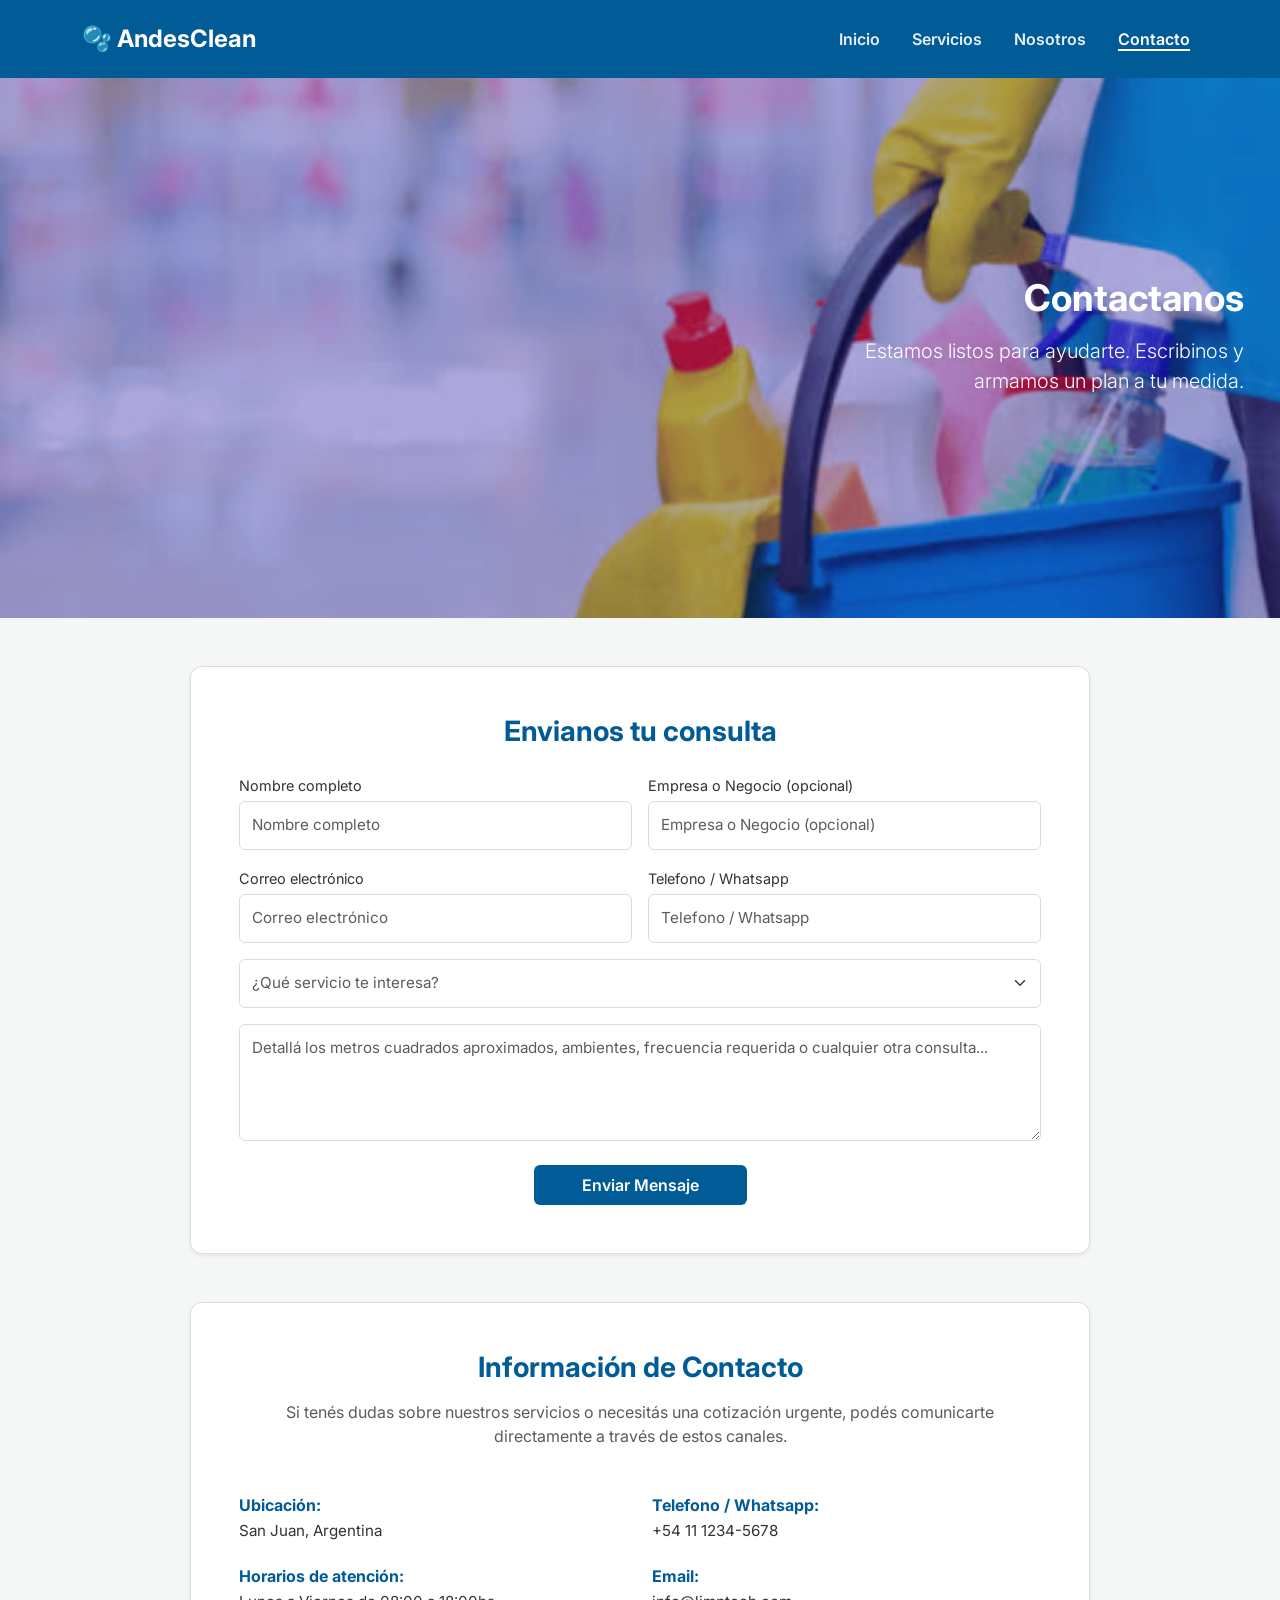
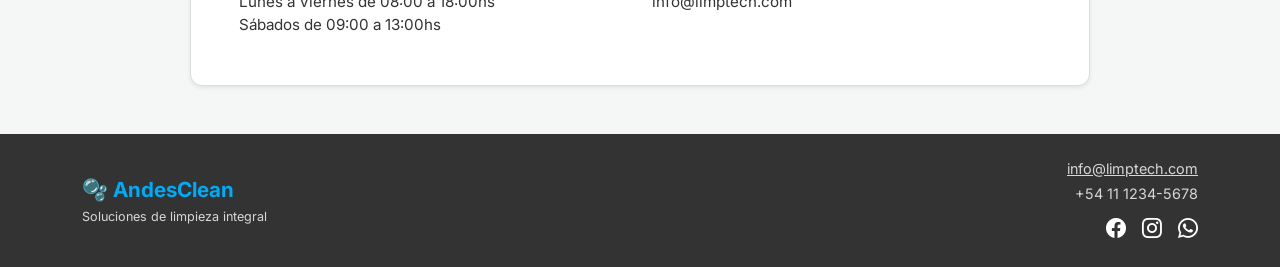
==== contacto.html @ 598f926a "Add files via upload" ====
<!DOCTYPE html>
<html lang="es">
<head>
    <meta charset="UTF-8">
    <meta name="viewport" content="width=device-width, initial-scale=1.0">
    <title>AndesClean - Servicios</title>
    <link rel="preconnect" href="https://fonts.googleapis.com">
    <link rel="preconnect" href="https://fonts.gstatic.com" crossorigin>
    <link href="https://fonts.googleapis.com/css2?family=Inter:wght@400;600;700&display=swap" rel="stylesheet">
    <link href="https://cdn.jsdelivr.net/npm/bootstrap@5.3.2/dist/css/bootstrap.min.css" rel="stylesheet">
    <link rel="stylesheet" href="https://cdn.jsdelivr.net/npm/bootstrap-icons@1.11.1/font/bootstrap-icons.css">
    <link rel="stylesheet" href="./css/contacto.css">
</head>
<body>
    <nav class="navbar navbar-expand-lg navbar-custom navbar-dark py-3">
        <div class="container">
            <a class="navbar-brand d-flex align-items-center" href="./index.html">
                🫧 AndesClean
            </a>
            <button class="navbar-toggler" type="button" data-bs-toggle="collapse" data-bs-target="#navbarNav">
                <span class="navbar-toggler-icon"></span>
            </button>
            <div class="collapse navbar-collapse justify-content-end" id="navbarNav">
                <ul class="navbar-nav gap-3">
                    <li class="nav-item"><a class="nav-link" href="./index.html">Inicio</a></li>
                    <li class="nav-item"><a class="nav-link " href="./servicios.html">Servicios</a></li>
                    <li class="nav-item"><a class="nav-link" href="./nosotros.html">Nosotros</a></li>
                    <li class="nav-item"><a class="nav-link active" href="./contacto.html">Contacto</a></li>
                </ul>
            </div>
        </div>
    </nav>

    <header class="position-relative bg-dark contacto-header">
        <img src="./img/contacto-inicio.png" class="w-100 h-100" style="object-fit: cover" alt="Equipo de limpieza profesional">
        <div class="position-absolute top-50 start-50 translate-middle text-center text-white w-100 px-3" style="z-index: 10;">
            <h1 class="header-custom titulo-contacto display-5 fw-bold mb-3">Contactanos</h1>
            <p class="header-custom subtitulo-contacto lead mb-4">Estamos listos para ayudarte. Escribinos y <br>armamos un plan a tu medida.</p>
        </div>
    </header>

    <main class="container py-5">
        <div class="card contacto-card shadow-sm mb-5 p-4 p-md-5">
            <h2 class="contacto-titulo text-center mb-4">Envianos tu consulta</h2>
            
            <form>
                <div class="row g-3 mb-3">
                    <div class="col-md-6">
                        <label for="nombre" class="form-label">Nombre completo</label>
                        <input type="text" class="form-control" id="nombre" placeholder="Nombre completo" required>
                    </div>
                    <div class="col-md-6">
                        <label for="empresa" class="form-label">Empresa o Negocio (opcional)</label>
                        <input type="text" class="form-control" id="empresa" placeholder="Empresa o Negocio (opcional)">
                    </div>
                </div>
                
                <div class="row g-3 mb-3">
                    <div class="col-md-6">
                        <label for="email" class="form-label">Correo electrónico</label>
                        <input type="email" class="form-control" id="email" placeholder="Correo electrónico" required>
                    </div>
                    <div class="col-md-6">
                        <label for="telefono" class="form-label">Telefono / Whatsapp</label>
                        <input type="tel" class="form-control" id="telefono" placeholder="Telefono / Whatsapp" required>
                    </div>
                </div>

                <div class="mb-3">
                    <select class="form-select text-muted" aria-label="Seleccionar servicio" required>
                        <option selected disabled value="">¿Qué servicio te interesa?</option>
                        <option value="1">Limpieza de Casas y Residencias</option>
                        <option value="2">Mantenimiento Comercial y Oficinas</option>
                        <option value="3">Limpieza Post-Evento</option>
                        <option value="4">Otro</option>
                    </select>
                </div>

                <div class="mb-4">
                    <textarea class="form-control" rows="4" placeholder="Detallá los metros cuadrados aproximados, ambientes, frecuencia requerida o cualquier otra consulta..." required></textarea>
                </div>

                <div class="text-center">
                    <button type="submit" class="btn btn-azul px-5 py-2">Enviar Mensaje</button>
                </div>
            </form>
        </div>

        <div class="card contacto-card shadow-sm p-4 p-md-5">
            <h2 class="contacto-titulo text-center mb-3">Información de Contacto</h2>
            <p class="text-center mb-5 text-muted px-md-4">Si tenés dudas sobre nuestros servicios o necesitás una cotización urgente, podés comunicarte directamente a través de estos canales.</p>
            
            <div class="row g-4">
                <div class="col-md-6">
                    <div class="mb-4">
                        <h5 class="info-titulo">Ubicación:</h5>
                        <p class="info-texto mb-0">San Juan, Argentina</p>
                    </div>
                    <div>
                        <h5 class="info-titulo">Horarios de atención:</h5>
                        <p class="info-texto mb-0">Lunes a Viernes de 08:00 a 18:00hs<br>Sábados de 09:00 a 13:00hs</p>
                    </div>
                </div>
                <div class="col-md-6">
                    <div class="mb-4">
                        <h5 class="info-titulo">Telefono / Whatsapp:</h5>
                        <p class="info-texto mb-0">+54 11 1234-5678</p>
                    </div>
                    <div>
                        <h5 class="info-titulo">Email:</h5>
                        <p class="info-texto mb-0">info@limptech.com</p>
                    </div>
                </div>
            </div>
        </div>

    </main>

    <footer class="text-white py-4 mt-auto">
        <div class="container">
            <div class="row align-items-center">
                <div class="col-md-6 text-center text-md-start mb-3 mb-md-0">
                    <div class="footer-logo d-flex align-items-center justify-content-center justify-content-md-start">
                        🫧 AndesClean
                    </div>
                    <small class="texto-footer">Soluciones de limpieza integral</small>
                </div>
                <div class="col-md-6 text-center text-md-end">
                    <p class="texto-footer mb-1 text-decoration-underline">info@limptech.com</p>
                    <p class="texto-footer mb-2">+54 11 1234-5678</p>
                    <div class="d-flex gap-3 justify-content-center justify-content-md-end">
                        <a href="#" class="text-white fs-5"><i class="bi bi-facebook"></i></a>
                        <a href="#" class="text-white fs-5"><i class="bi bi-instagram"></i></a>
                        <a href="#" class="text-white fs-5"><i class="bi bi-whatsapp"></i></a>
                    </div>
                </div>
            </div>
        </div>
    </footer>
    <script src="https://cdn.jsdelivr.net/npm/bootstrap@5.3.2/dist/js/bootstrap.bundle.min.js"></script>
</body>
</html>
---- css/contacto.css ----
:root {
    --primary: #005B96;
    --secondary: #03A9F4;
    --dark: #333333;
    --border-gray: #dadddf;
}

body {
    background-color: #F4F7F6;
    font-family: 'Inter', sans-serif;
    color: var(--dark);
}

/* Navbar personalizada */
.navbar-custom {
    background-color: var(--primary);
}
.navbar-custom .navbar-brand {
    font-weight: 700;
    font-size: 1.5rem;
}
.navbar-custom .nav-link {
    color: rgba(255, 255, 255, 0.9);
    font-weight: 600;
}
.navbar-custom .nav-link.active, 
.navbar-custom .nav-link:hover {
    color: #fff;
    text-decoration: underline;
    text-decoration-thickness: 2px;
    text-underline-offset: 4px;
}

/* Base del Header */
.contacto-header {
    height: 60vh; 
    min-height: 400px;
}

.header-custom {
    text-align: right;
    padding-right: 20px;
}

.titulo-contacto {
    font-size: 2.3rem;
}

/* Estilos de las tarjetas (cajas blancas) */
.contacto-card {
    border-radius: 12px;
    border: 1px solid var(--border-gray);
    background-color: #ffffff;
    max-width: 900px;
    margin-left: auto;
    margin-right: auto;
}

/* Tipografía de títulos */
.contacto-titulo {
    color: var(--primary);
    font-weight: 700;
    font-size: 1.75rem;
}

/* Estilos de los inputs del formulario */
.form-label {
    font-size: 0.9rem;
    color: var(--dark);
    margin-bottom: 0.3rem;
}

.form-control, .form-select {
    border: 1px solid var(--border-gray);
    border-radius: 6px;
    padding: 0.75rem;
    font-size: 0.95rem;
    color: var(--dark);
}

.form-control:focus, .form-select:focus {
    border-color: var(--primary);
    box-shadow: 0 0 0 0.25rem rgba(0, 91, 150, 0.15);
}

/* Botón principal */
.btn-azul {
    background-color: var(--primary) !important;
    color: #ffffff !important;
    font-weight: 600;
    border-radius: 6px;
    border: none;
    transition: background-color 0.3s ease;
}

.btn-azul:hover {
    background-color: #004470 !important;
    color: #ffffff !important;
}

/* Estilos de la información de contacto */
.info-titulo {
    color: var(--primary);
    font-size: 1rem;
    font-weight: 700;
    margin-bottom: 0.3rem;
}

.info-texto {
    color: var(--dark);
    font-size: 0.95rem;
}

/* Footer */
footer {
    background-color: var(--dark) !important;
    font-size: 0.9rem !important;
}
.footer-logo {
    color: var(--secondary) !important;
    font-weight: 700 !important;
    font-size: 1.3rem !important;
}
.texto-footer{
    color: #D7D7D7 !important;
}

/* Diseño responsivo */
@media screen and (max-width: 800px) {
    .contacto-header {
        height: 50vh;
        min-height: 350px;
    }
    .header-custom {
        text-align: center;
        padding-right: 0;
    }
}

@media screen and (max-width: 420px) {
    .titulo-contacto {
        font-size: 1.8rem !important; 
    }
    .subtitulo-contacto {
        font-size: 1rem;
    }
    .contacto-card {
        padding: 1.5rem !important; 
    }
}
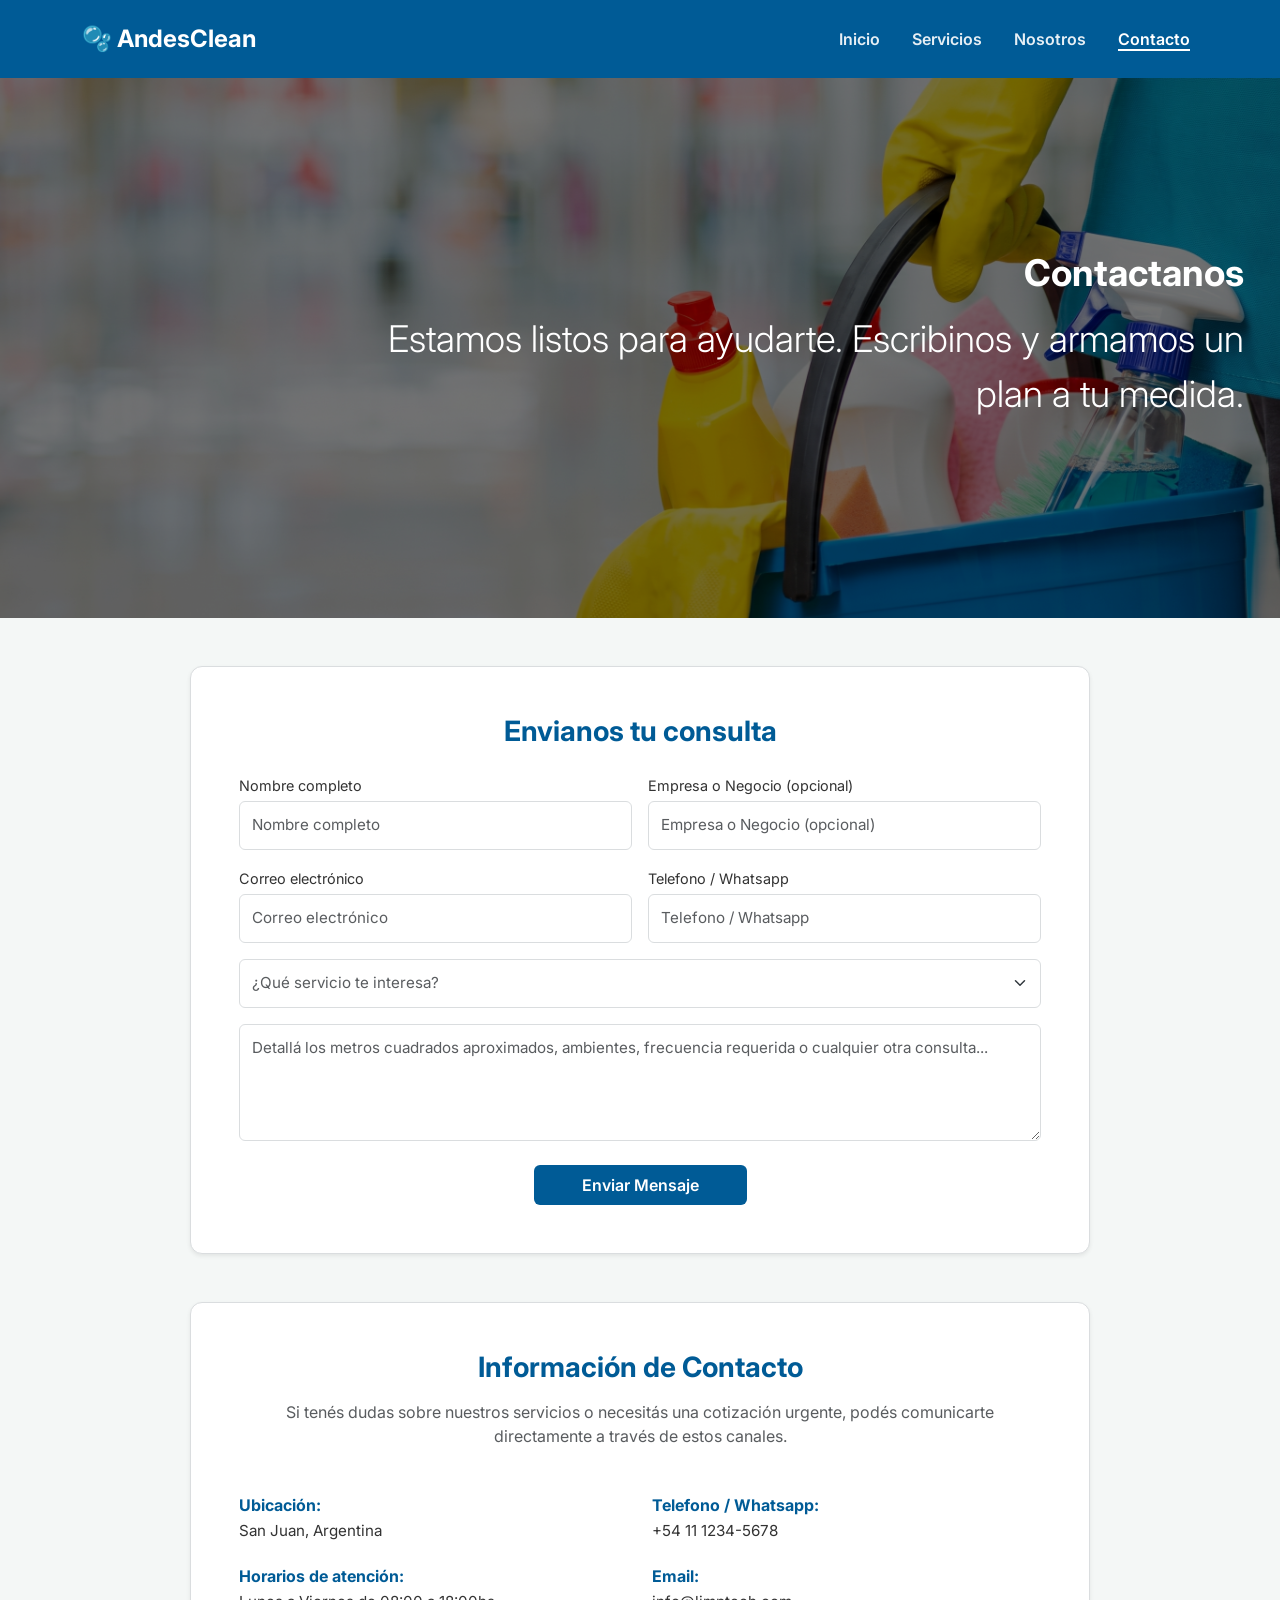
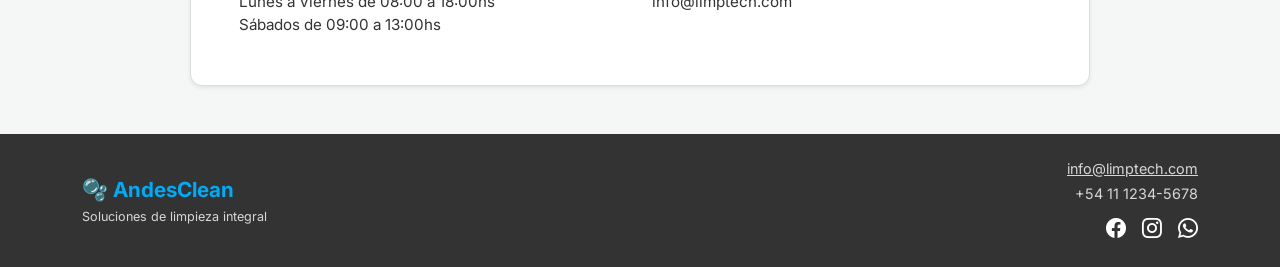
==== commit 26da524a: "Add files via upload" ====
--- a/contacto.html
+++ b/contacto.html
@@ -32,10 +32,10 @@
     </nav>
 
     <header class="position-relative bg-dark contacto-header">
-        <img src="./img/contacto-inicio.png" class="w-100 h-100" style="object-fit: cover" alt="Equipo de limpieza profesional">
+        <img src="./img/contacto-inicio.jpg" class="w-100 h-100" style="object-fit: cover" alt="Equipo de limpieza profesional">
         <div class="position-absolute top-50 start-50 translate-middle text-center text-white w-100 px-3" style="z-index: 10;">
             <h1 class="header-custom titulo-contacto display-5 fw-bold mb-3">Contactanos</h1>
-            <p class="header-custom subtitulo-contacto lead mb-4">Estamos listos para ayudarte. Escribinos y <br>armamos un plan a tu medida.</p>
+            <p class="header-custom subtitulo-contacto lead mb-4">Estamos listos para ayudarte. Escribinos y armamos un <br>plan a tu medida.</p>
         </div>
     </header>
 
--- a/css/contacto.css
+++ b/css/contacto.css
@@ -7,7 +7,7 @@
 
 body {
     background-color: #F4F7F6;
-    font-family: 'Inter', sans-serif;
+    font-family: 'Inter', sans-serif !important;
     color: var(--dark);
 }
 
@@ -16,8 +16,8 @@
     background-color: var(--primary);
 }
 .navbar-custom .navbar-brand {
-    font-weight: 700;
-    font-size: 1.5rem;
+    font-weight: 700 !important;
+    font-size: 1.5rem !important; 
 }
 .navbar-custom .nav-link {
     color: rgba(255, 255, 255, 0.9);
@@ -32,6 +32,14 @@
 }
 
 /* Base del Header */
+header.bg-dark {
+    background-color: #000000 !important; /* Fuerza el fondo a negro puro */
+}
+
+header.bg-dark img {
+    opacity: 0.45; /* Vuelve la imagen semi-transparente para que se mezcle con el fondo negro */
+    transition: opacity 0.3s ease;
+}
 .contacto-header {
     height: 60vh; 
     min-height: 400px;
@@ -40,11 +48,9 @@
 .header-custom {
     text-align: right;
     padding-right: 20px;
+    font-size: 2.3rem;
 }
 
-.titulo-contacto {
-    font-size: 2.3rem;
-}
 
 /* Estilos de las tarjetas (cajas blancas) */
 .contacto-card {
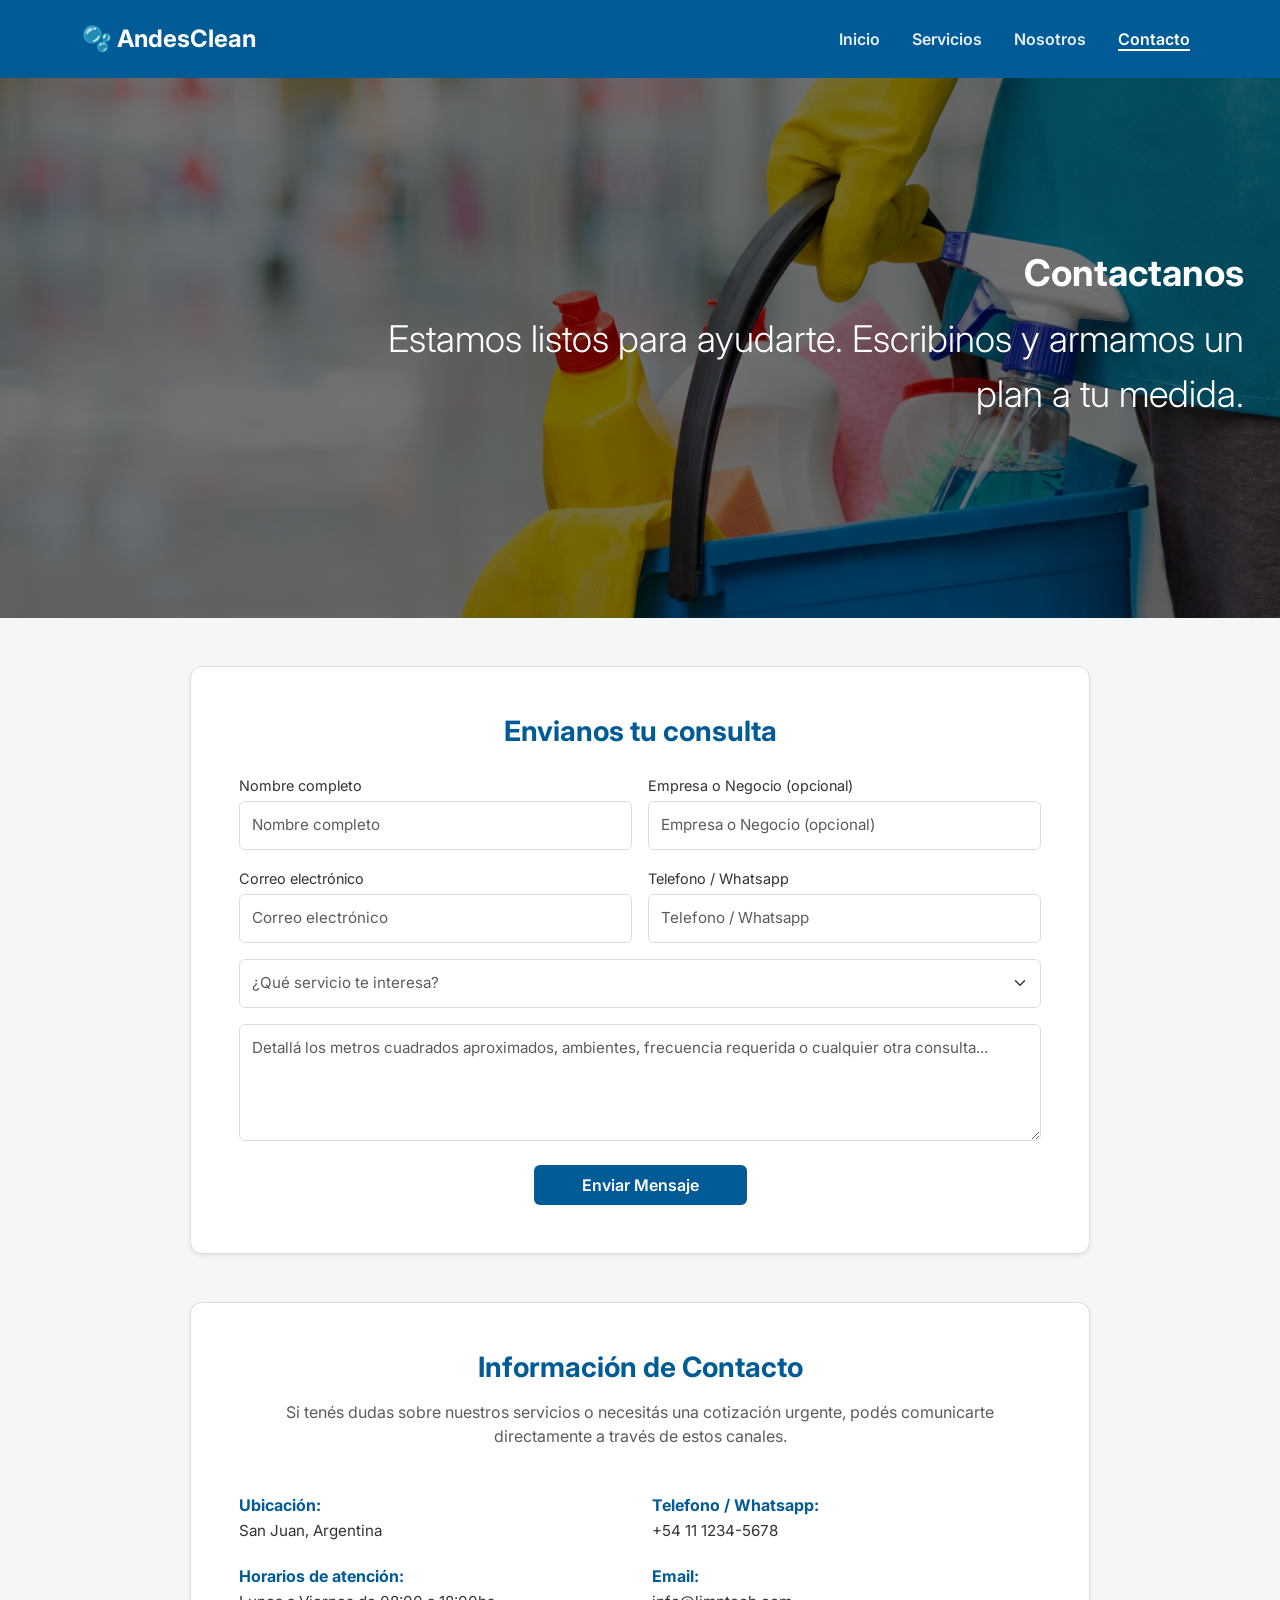
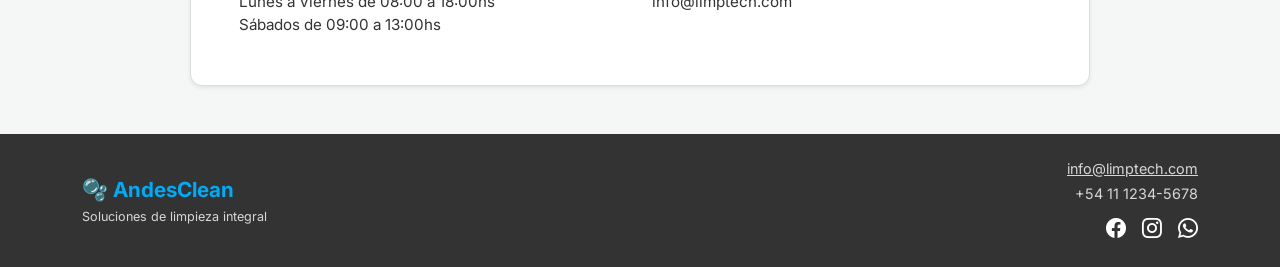
==== commit 7b8915d4: "Update contacto.html" ====
--- a/contacto.html
+++ b/contacto.html
@@ -4,6 +4,7 @@
     <meta charset="UTF-8">
     <meta name="viewport" content="width=device-width, initial-scale=1.0">
     <title>AndesClean - Servicios</title>
+    <link rel="icon" href="./img/icon.svg" type="image/svg+xml">
     <link rel="preconnect" href="https://fonts.googleapis.com">
     <link rel="preconnect" href="https://fonts.gstatic.com" crossorigin>
     <link href="https://fonts.googleapis.com/css2?family=Inter:wght@400;600;700&display=swap" rel="stylesheet">
@@ -32,7 +33,7 @@
     </nav>
 
     <header class="position-relative bg-dark contacto-header">
-        <img src="./img/contacto-inicio.jpg" class="w-100 h-100" style="object-fit: cover" alt="Equipo de limpieza profesional">
+        <img src="./img/contacto-inicio.jpg" class="w-100 h-100" style="object-fit: cover; object-position: 75% center;" alt="Equipo de limpieza profesional">
         <div class="position-absolute top-50 start-50 translate-middle text-center text-white w-100 px-3" style="z-index: 10;">
             <h1 class="header-custom titulo-contacto display-5 fw-bold mb-3">Contactanos</h1>
             <p class="header-custom subtitulo-contacto lead mb-4">Estamos listos para ayudarte. Escribinos y armamos un <br>plan a tu medida.</p>
@@ -139,4 +140,4 @@
     </footer>
     <script src="https://cdn.jsdelivr.net/npm/bootstrap@5.3.2/dist/js/bootstrap.bundle.min.js"></script>
 </body>
-</html>+</html>
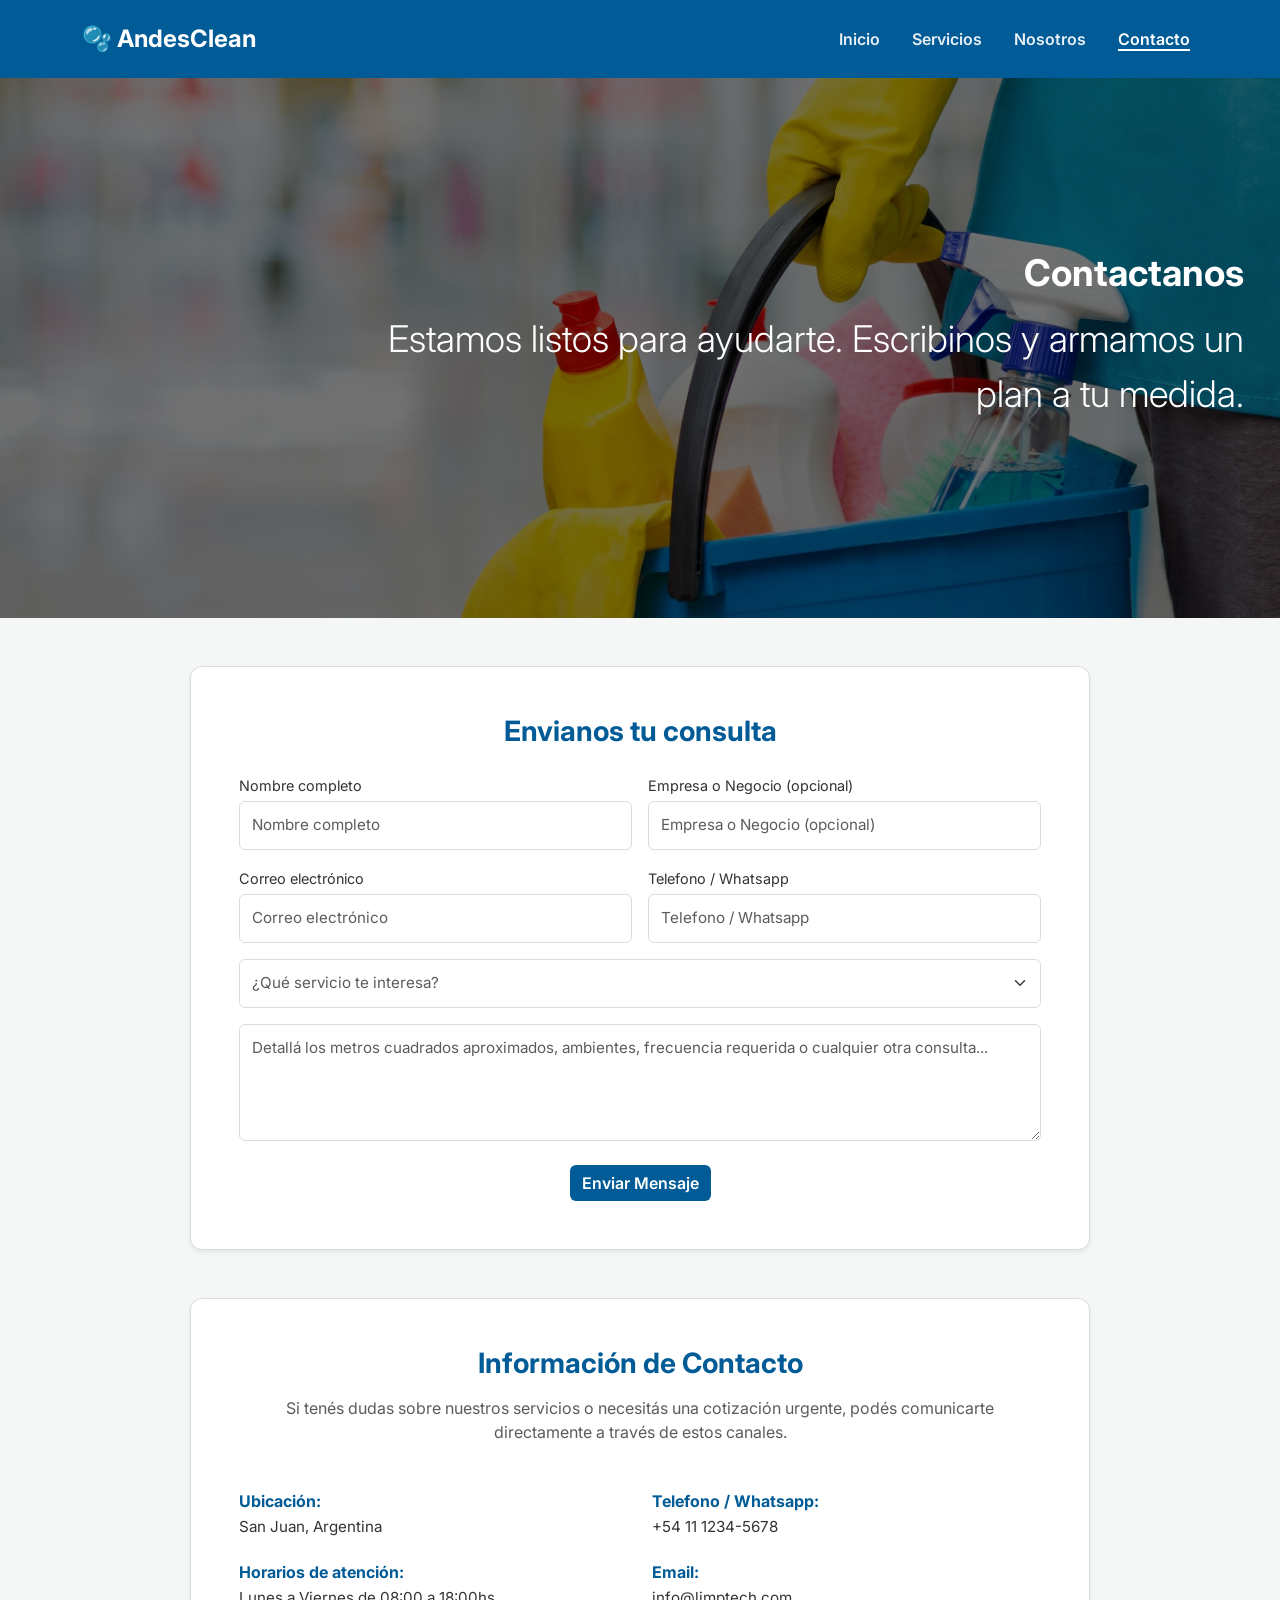
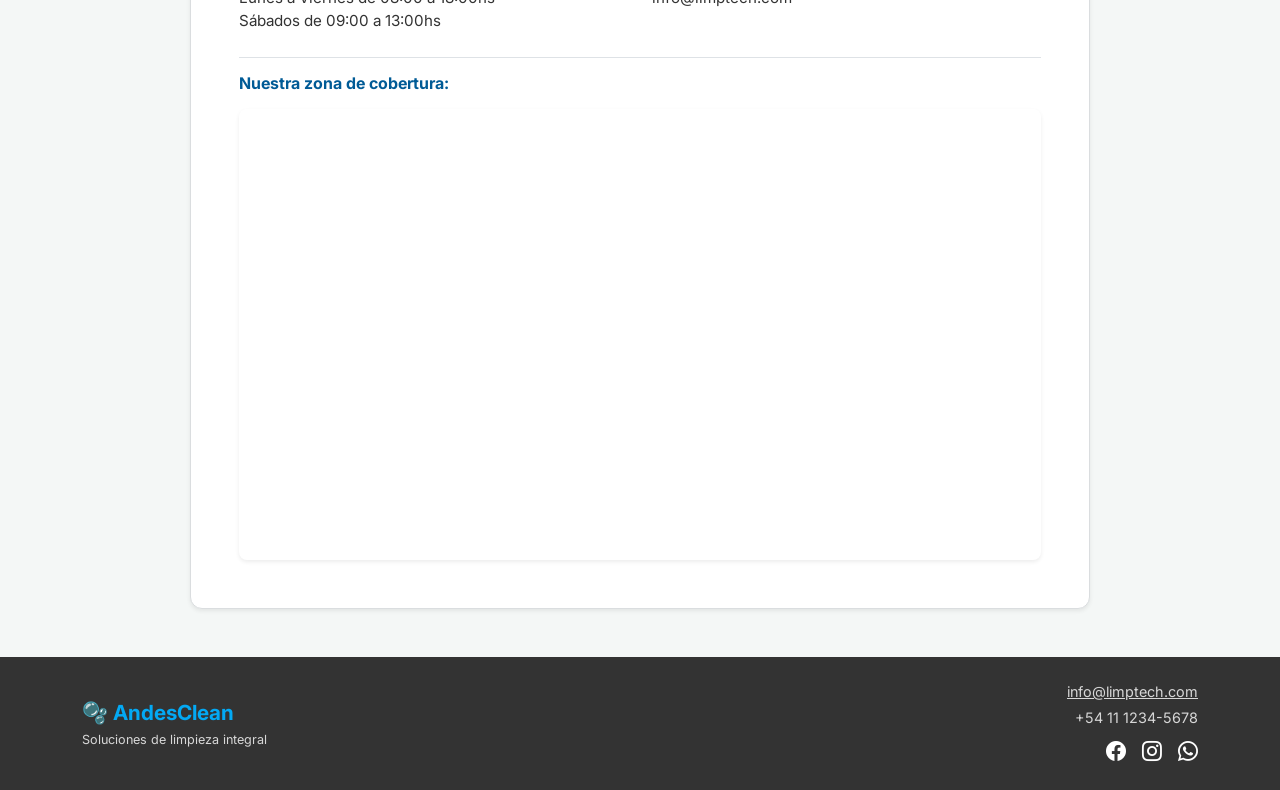
==== commit 223ee511: "Update contacto.html" ====
--- a/contacto.html
+++ b/contacto.html
@@ -3,7 +3,7 @@
 <head>
     <meta charset="UTF-8">
     <meta name="viewport" content="width=device-width, initial-scale=1.0">
-    <title>AndesClean - Servicios</title>
+    <title>AndesClean - Contacto</title>
     <link rel="icon" href="./img/icon.svg" type="image/svg+xml">
     <link rel="preconnect" href="https://fonts.googleapis.com">
     <link rel="preconnect" href="https://fonts.gstatic.com" crossorigin>
@@ -24,7 +24,7 @@
             <div class="collapse navbar-collapse justify-content-end" id="navbarNav">
                 <ul class="navbar-nav gap-3">
                     <li class="nav-item"><a class="nav-link" href="./index.html">Inicio</a></li>
-                    <li class="nav-item"><a class="nav-link " href="./servicios.html">Servicios</a></li>
+                    <li class="nav-item"><a class="nav-link" href="./servicios.html">Servicios</a></li>
                     <li class="nav-item"><a class="nav-link" href="./nosotros.html">Nosotros</a></li>
                     <li class="nav-item"><a class="nav-link active" href="./contacto.html">Contacto</a></li>
                 </ul>
@@ -82,7 +82,7 @@
                 </div>
 
                 <div class="text-center">
-                    <button type="submit" class="btn btn-azul px-5 py-2">Enviar Mensaje</button>
+                    <button type="submit" class="btn btn-azul">Enviar Mensaje</button>
                 </div>
             </form>
         </div>
@@ -91,7 +91,7 @@
             <h2 class="contacto-titulo text-center mb-3">Información de Contacto</h2>
             <p class="text-center mb-5 text-muted px-md-4">Si tenés dudas sobre nuestros servicios o necesitás una cotización urgente, podés comunicarte directamente a través de estos canales.</p>
             
-            <div class="row g-4">
+            <div class="row g-4 mb-4">
                 <div class="col-md-6">
                     <div class="mb-4">
                         <h5 class="info-titulo">Ubicación:</h5>
@@ -113,6 +113,21 @@
                     </div>
                 </div>
             </div>
+
+            <!-- Elemento incrustado: Mapa responsivo -->
+            <div class="pt-3 border-top">
+                <h5 class="info-titulo mb-3">Nuestra zona de cobertura:</h5>
+                <div class="ratio ratio-16x9 rounded-3 overflow-hidden shadow-sm mapa-contenedor">
+                    <iframe 
+                        src="https://www.google.com/maps/embed?pb=!1m18!1m12!1m3!1d54408.77531390403!2d-68.56786104679103!3d-31.53655992201465!2m3!1f0!2f0!3f0!3m2!1i1024!2i768!4f13.1!3m3!1m2!1s0x96814029a33cd497%3A0xbff3a3a0233cfcb3!2sSan%20Juan%2C%20Provincia%20de%20San%20Juan!5e0!3m2!1ses-419!2sar!4v1700000000000!5m2!1ses-419!2sar" 
+                        style="border:0;" 
+                        allowfullscreen="" 
+                        loading="lazy" 
+                        referrerpolicy="no-referrer-when-downgrade"
+                        title="Mapa de ubicación en San Juan, Argentina">
+                    </iframe>
+                </div>
+            </div>
         </div>
 
     </main>
@@ -121,9 +136,11 @@
         <div class="container">
             <div class="row align-items-center">
                 <div class="col-md-6 text-center text-md-start mb-3 mb-md-0">
-                    <div class="footer-logo d-flex align-items-center justify-content-center justify-content-md-start">
-                        🫧 AndesClean
-                    </div>
+                    <a href="./index.html" class="text-decoration-none">
+                        <div class="footer-logo d-flex align-items-center justify-content-center justify-content-md-start">
+                            🫧 AndesClean
+                        </div>
+                    </a>
                     <small class="texto-footer">Soluciones de limpieza integral</small>
                 </div>
                 <div class="col-md-6 text-center text-md-end">
--- a/css/contacto.css
+++ b/css/contacto.css
@@ -137,6 +137,11 @@
         height: 50vh;
         min-height: 350px;
     }
+
+    .subtitulo-contacto {
+        font-size: 1.5rem;
+    }
+    
     .header-custom {
         text-align: center;
         padding-right: 0;
@@ -153,4 +158,4 @@
     .contacto-card {
         padding: 1.5rem !important; 
     }
-}+}
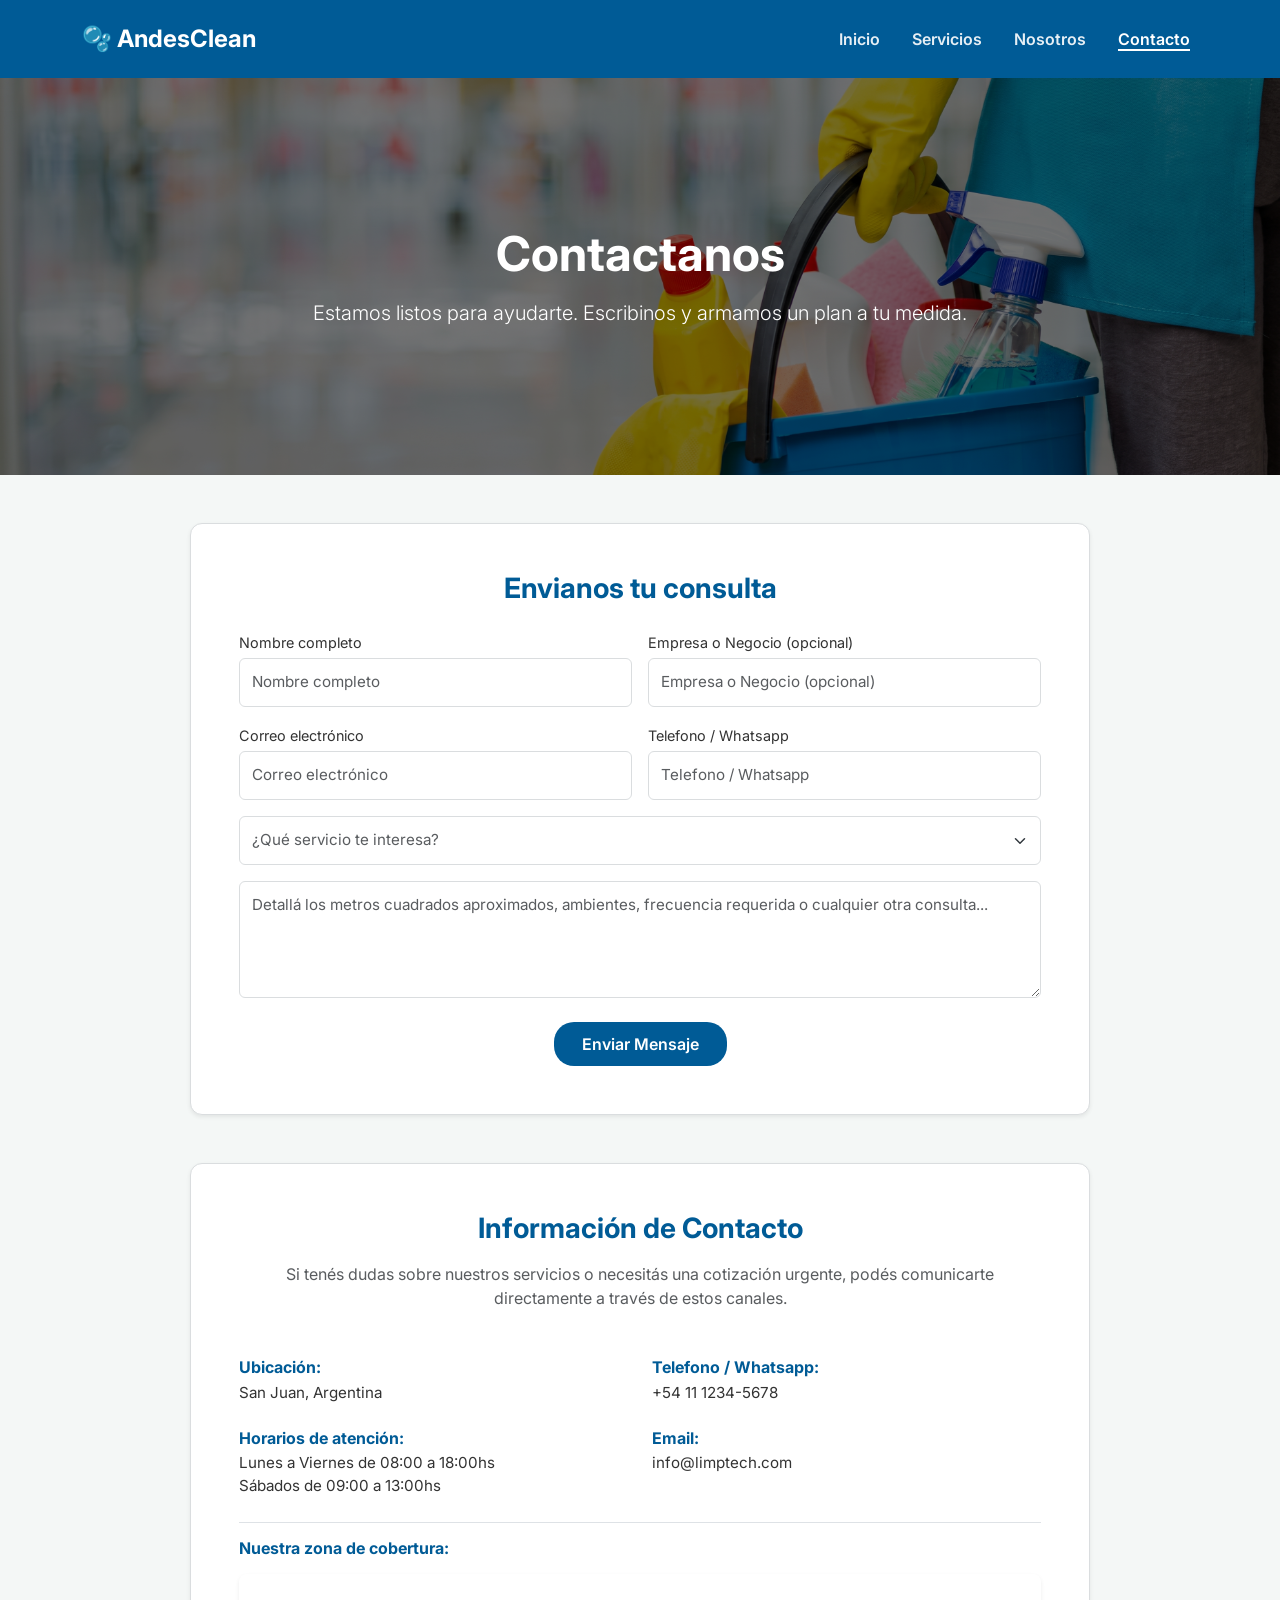
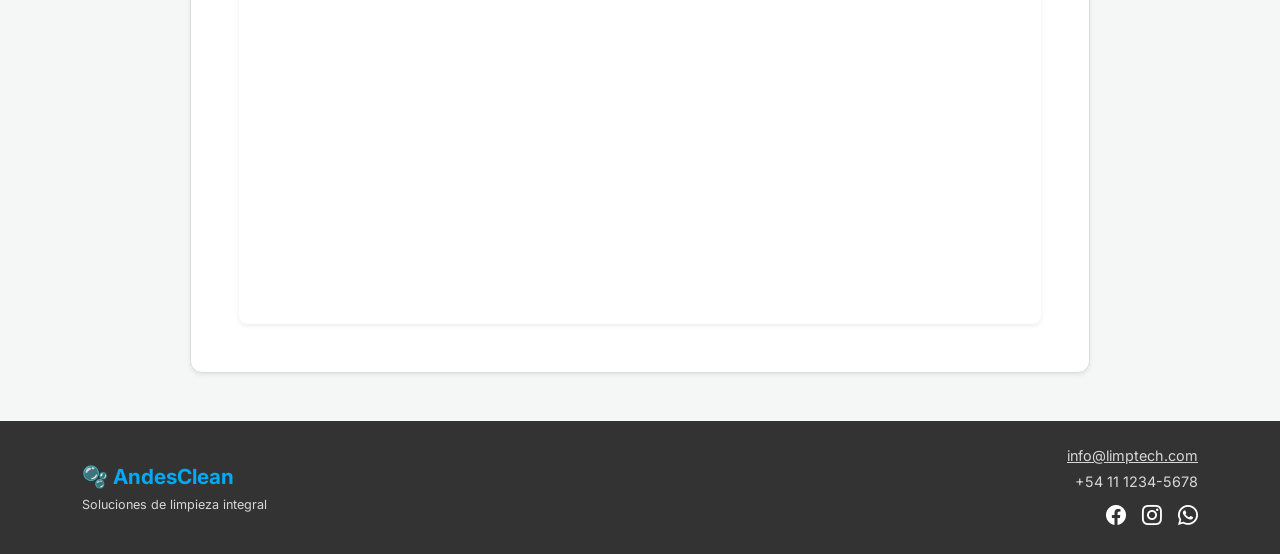
==== commit a8ded1e0: "Update contacto.html" ====
--- a/contacto.html
+++ b/contacto.html
@@ -32,11 +32,11 @@
         </div>
     </nav>
 
-    <header class="position-relative bg-dark contacto-header">
-        <img src="./img/contacto-inicio.jpg" class="w-100 h-100" style="object-fit: cover; object-position: 75% center;" alt="Equipo de limpieza profesional">
-        <div class="position-absolute top-50 start-50 translate-middle text-center text-white w-100 px-3" style="z-index: 10;">
-            <h1 class="header-custom titulo-contacto display-5 fw-bold mb-3">Contactanos</h1>
-            <p class="header-custom subtitulo-contacto lead mb-4">Estamos listos para ayudarte. Escribinos y armamos un <br>plan a tu medida.</p>
+    <header class="position-relative bg-dark hero-header">
+        <img src="./img/contacto-inicio.jpg" class="w-100 h-100" style="object-fit: cover; object-position: 75% center !important;" alt="Equipo de limpieza profesional">
+        <div class="position-absolute top-50 start-50 translate-middle text-center text-white w-100 px-4" style="z-index: 10;">
+            <h1 class="display-5 fw-bold mb-3 titulo-principal">Contactanos</h1>
+            <p class="lead mb-0">Estamos listos para ayudarte. Escribinos y armamos un plan a tu medida.</p>
         </div>
     </header>
 
--- a/css/contacto.css
+++ b/css/contacto.css
@@ -33,11 +33,11 @@
 
 /* Base del Header */
 header.bg-dark {
-    background-color: #000000 !important; /* Fuerza el fondo a negro puro */
+    background-color: #000000 !important;
 }
 
 header.bg-dark img {
-    opacity: 0.45; /* Vuelve la imagen semi-transparente para que se mezcle con el fondo negro */
+    opacity: 0.45;
     transition: opacity 0.3s ease;
 }
 .contacto-header {
@@ -50,7 +50,6 @@
     padding-right: 20px;
     font-size: 2.3rem;
 }
-
 
 /* Estilos de las tarjetas (cajas blancas) */
 .contacto-card {
@@ -89,14 +88,15 @@
     box-shadow: 0 0 0 0.25rem rgba(0, 91, 150, 0.15);
 }
 
-/* Botón principal */
+/* Botón principal unificado con todo el sitio */
 .btn-azul {
     background-color: var(--primary) !important;
     color: #ffffff !important;
-    font-weight: 600;
-    border-radius: 6px;
-    border: none;
-    transition: background-color 0.3s ease;
+    font-weight: 600 !important;
+    border-radius: 20px !important;
+    padding: 10px 28px !important;
+    border: none !important;
+    transition: all 0.3s ease;
 }
 
 .btn-azul:hover {
@@ -117,6 +117,10 @@
     font-size: 0.95rem;
 }
 
+.mapa-contenedor {
+    max-height: 350px;
+}
+
 /* Footer */
 footer {
     background-color: var(--dark) !important;
@@ -127,7 +131,7 @@
     font-weight: 700 !important;
     font-size: 1.3rem !important;
 }
-.texto-footer{
+.texto-footer {
     color: #D7D7D7 !important;
 }
 
